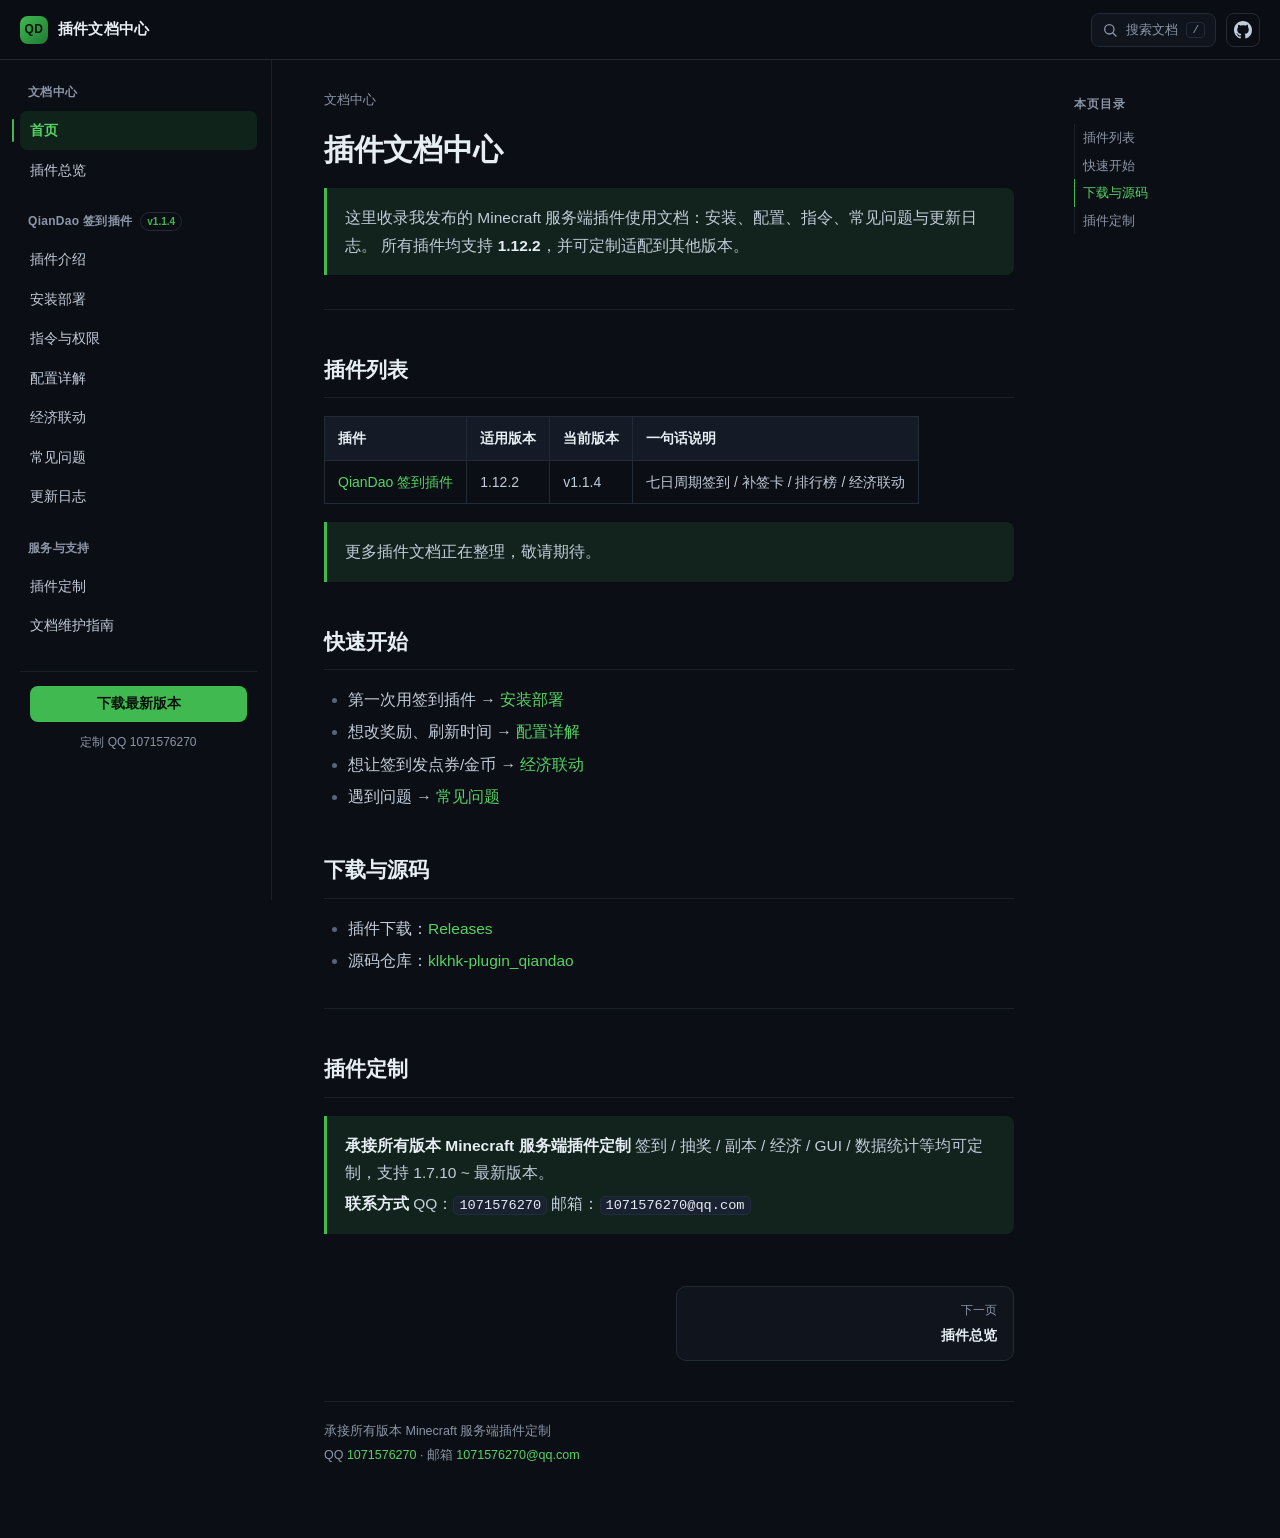
==== docs/index.html @ 8c79db89 "feat(docs): 新增 GitHub Pages 文档站 - docs-src/ 存放 Markdown 源文件与站点配置 - tools/build_wiki.py 生成静态站（侧边栏/目录/" ====
<!DOCTYPE html>
<html lang="zh-CN" data-root="">
<head>
<meta charset="utf-8">
<meta name="viewport" content="width=device-width, initial-scale=1">
<title>首页 · 插件文档中心</title>
<meta name="description" content="插件文档中心首页">
<link rel="icon" href="data:image/svg+xml,%3Csvg xmlns='http://www.w3.org/2000/svg' viewBox='0 0 32 32'%3E%3Crect width='32' height='32' rx='7' fill='%230d1117'/%3E%3Cpath d='M9 8h9a5 5 0 0 1 0 10H9z' fill='none' stroke='%233fb950' stroke-width='2.6' stroke-linejoin='round'/%3E%3Cpath d='M9 18h11a5 5 0 0 1 0 10H9z' fill='none' stroke='%23e3b341' stroke-width='2.6' stroke-linejoin='round'/%3E%3C/svg%3E">
<link rel="stylesheet" href="assets/style.css">
</head>
<body>
<header class="topbar">
  <button class="menu-btn" id="menuBtn" aria-label="菜单">
    <svg viewBox="0 0 24 24" width="20" height="20" aria-hidden="true"><path d="M4 7h16M4 12h16M4 17h16" stroke="currentColor" stroke-width="2" stroke-linecap="round"/></svg>
  </button>
  <a class="brand" href="index.html">
    <span class="brand-mark">QD</span>
    <span class="brand-text">插件文档中心</span>
  </a>
  <div class="topbar-right">
    <button class="search-btn" id="searchBtn" type="button">
      <svg viewBox="0 0 24 24" width="16" height="16" aria-hidden="true"><circle cx="11" cy="11" r="7" fill="none" stroke="currentColor" stroke-width="2"/><path d="M16.5 16.5 21 21" stroke="currentColor" stroke-width="2" stroke-linecap="round"/></svg>
      <span>搜索文档</span>
      <kbd>/</kbd>
    </button>
    <a class="gh-link" href="https://github.com/zhaobuobuo114/klkhk-plugin_qiandao" target="_blank" rel="noopener" aria-label="GitHub 仓库">
      <svg viewBox="0 0 16 16" width="18" height="18" aria-hidden="true"><path fill="currentColor" d="M8 0C3.58 0 0 3.58 0 8c0 3.54 2.29 6.53 5.47 7.59.4.07.55-.17.55-.38 0-.19-.01-.82-.01-1.49-2.01.37-2.53-.49-2.69-.94-.09-.23-.48-.94-.82-1.13-.28-.15-.68-.52-.01-.53.63-.01 1.08.58 1.23.82.72 1.21 1.87.87 2.33.66.07-.52.28-.87.51-1.07-1.78-.2-3.64-.89-3.64-3.95 0-.87.31-1.59.82-2.15-.08-.2-.36-1.02.08-2.12 0 0 .67-.21 2.2.82.64-.18 1.32-.27 2-.27s1.36.09 2 .27c1.53-1.04 2.2-.82 2.2-.82.44 1.1.16 1.92.08 2.12.51.56.82 1.27.82 2.15 0 3.07-1.87 3.75-3.65 3.95.29.25.54.73.54 1.48 0 1.07-.01 1.93-.01 2.2 0 .21.15.46.55.38A8.01 8.01 0 0 0 16 8c0-4.42-3.58-8-8-8z"/></svg>
    </a>
  </div>
</header>
<div class="scrim" id="scrim"></div>
<div class="layout">
  <aside class="sidebar" id="sidebar">
    <nav class="nav"><div class="nav-group">
<div class="nav-title">文档中心</div>
<ul class="nav-items">
<li><a class="nav-link is-active" href="index.html">首页</a></li>
<li><a class="nav-link" href="plugins.html">插件总览</a></li>
</ul></div>
<div class="nav-group">
<div class="nav-title">QianDao 签到插件<span class="nav-badge">v1.1.4</span></div>
<ul class="nav-items">
<li><a class="nav-link" href="qiantao/index.html">插件介绍</a></li>
<li><a class="nav-link" href="qiantao/install.html">安装部署</a></li>
<li><a class="nav-link" href="qiantao/commands.html">指令与权限</a></li>
<li><a class="nav-link" href="qiantao/config.html">配置详解</a></li>
<li><a class="nav-link" href="qiantao/economy.html">经济联动</a></li>
<li><a class="nav-link" href="qiantao/faq.html">常见问题</a></li>
<li><a class="nav-link" href="qiantao/changelog.html">更新日志</a></li>
</ul></div>
<div class="nav-group">
<div class="nav-title">服务与支持</div>
<ul class="nav-items">
<li><a class="nav-link" href="custom.html">插件定制</a></li>
<li><a class="nav-link" href="maintain.html">文档维护指南</a></li>
</ul></div></nav>
    <div class="sidebar-foot">
      <a class="btn-download" href="https://github.com/zhaobuobuo114/klkhk-plugin_qiandao/releases/latest" target="_blank" rel="noopener">下载最新版本</a>
      <div class="sidebar-contact">定制 QQ 1071576270</div>
    </div>
  </aside>
  <main class="main">
    <div class="crumb"><a href="index.html">文档中心</a></div>
    <article class="markdown"><h1 id="_1">插件文档中心</h1>
<blockquote>
<p>这里收录我发布的 Minecraft 服务端插件使用文档：安装、配置、指令、常见问题与更新日志。
所有插件均支持 <strong>1.12.2</strong>，并可定制适配到其他版本。</p>
</blockquote>
<hr />
<h2 id="_2">插件列表</h2>
<table>
<thead>
<tr>
<th>插件</th>
<th>适用版本</th>
<th>当前版本</th>
<th>一句话说明</th>
</tr>
</thead>
<tbody>
<tr>
<td><a href="qiantao/index.html">QianDao 签到插件</a></td>
<td>1.12.2</td>
<td>v1.1.4</td>
<td>七日周期签到 / 补签卡 / 排行榜 / 经济联动</td>
</tr>
</tbody>
</table>
<blockquote>
<p>更多插件文档正在整理，敬请期待。</p>
</blockquote>
<h2 id="_3">快速开始</h2>
<ul>
<li>第一次用签到插件 → <a href="qiantao/install.html">安装部署</a></li>
<li>想改奖励、刷新时间 → <a href="qiantao/config.html">配置详解</a></li>
<li>想让签到发点券/金币 → <a href="qiantao/economy.html">经济联动</a></li>
<li>遇到问题 → <a href="qiantao/faq.html">常见问题</a></li>
</ul>
<h2 id="_4">下载与源码</h2>
<ul>
<li>插件下载：<a target="_blank" rel="noopener" href="https://github.com/zhaobuobuo114/klkhk-plugin_qiandao/releases/latest">Releases</a></li>
<li>源码仓库：<a target="_blank" rel="noopener" href="https://github.com/zhaobuobuo114/klkhk-plugin_qiandao">klkhk-plugin_qiandao</a></li>
</ul>
<hr />
<h2 id="_5">插件定制</h2>
<blockquote>
<p><strong>承接所有版本 Minecraft 服务端插件定制</strong>
签到 / 抽奖 / 副本 / 经济 / GUI / 数据统计等均可定制，支持 1.7.10 ~ 最新版本。</p>
<p><strong>联系方式</strong>
QQ：<code>1071576270</code>
邮箱：<code>1071576270@qq.com</code></p>
</blockquote></article>
    <nav class="pager"><a class="pager-next" href="plugins.html"><span>下一页</span><strong>插件总览</strong></a></nav>
    <footer class="pagefoot">
      <div>承接所有版本 Minecraft 服务端插件定制</div>
      <div>QQ <a href="https://wpa.qq.com/msgrd?v=3&uin=1071576270&site=qq&menu=yes" target="_blank" rel="noopener">1071576270</a> · 邮箱 <a href="mailto:1071576270@qq.com">1071576270@qq.com</a></div>
    </footer>
  </main>
  <aside class="toc" id="toc">
    <div class="toc-title">本页目录</div>
    <ul class="toc-list"><li><a href="#_2">插件列表</a></li><li><a href="#_3">快速开始</a></li><li><a href="#_4">下载与源码</a></li><li><a href="#_5">插件定制</a></li></ul>
  </aside>
</div>
<div class="search-modal" id="searchModal" hidden>
  <div class="search-panel">
    <div class="search-head">
      <svg viewBox="0 0 24 24" width="18" height="18" aria-hidden="true"><circle cx="11" cy="11" r="7" fill="none" stroke="currentColor" stroke-width="2"/><path d="M16.5 16.5 21 21" stroke="currentColor" stroke-width="2" stroke-linecap="round"/></svg>
      <input id="searchInput" type="search" placeholder="搜索文档标题、配置项、指令…" autocomplete="off">
      <button id="searchClose" type="button" aria-label="关闭">ESC</button>
    </div>
    <div class="search-results" id="searchResults"></div>
  </div>
</div>
<script src="assets/app.js"></script>
</body>
</html>
---- docs/assets/style.css ----
:root {
  --bg: #0b0e14;
  --bg-soft: #0e131b;
  --panel: #0f141d;
  --panel-2: #141b26;
  --border: #232b38;
  --border-soft: #1a212c;
  --text: #e6edf3;
  --text-2: #c2ccda;
  --muted: #8b96a8;
  --accent: #3fb950;
  --accent-2: #56d364;
  --accent-soft: rgba(63, 185, 80, 0.12);
  --gold: #e3b341;
  --radius: 10px;
  --topbar-h: 60px;
  --sidebar-w: 272px;
  --toc-w: 214px;
  --font: -apple-system, BlinkMacSystemFont, "Segoe UI", "PingFang SC",
    "Hiragino Sans GB", "Microsoft YaHei", "Helvetica Neue", Arial, sans-serif;
  --mono: ui-monospace, SFMono-Regular, "JetBrains Mono", "Cascadia Code",
    Consolas, "Liberation Mono", monospace;
}

* { box-sizing: border-box; }
html { scroll-behavior: smooth; scroll-padding-top: 84px; }

body {
  margin: 0;
  background: var(--bg);
  color: var(--text);
  font-family: var(--font);
  font-size: 15.5px;
  line-height: 1.75;
  -webkit-font-smoothing: antialiased;
}

a { color: var(--accent-2); text-decoration: none; }
a:hover { text-decoration: underline; }

/* topbar */
.topbar {
  position: sticky;
  top: 0;
  z-index: 50;
  height: var(--topbar-h);
  display: flex;
  align-items: center;
  gap: 12px;
  padding: 0 20px;
  background: rgba(11, 14, 20, 0.86);
  backdrop-filter: saturate(160%) blur(12px);
  border-bottom: 1px solid var(--border);
}

.menu-btn {
  display: none;
  align-items: center;
  justify-content: center;
  width: 34px;
  height: 34px;
  border: 1px solid var(--border);
  border-radius: 8px;
  background: transparent;
  color: var(--text-2);
  cursor: pointer;
}

.brand {
  display: flex;
  align-items: center;
  gap: 10px;
  color: var(--text);
  font-weight: 650;
  letter-spacing: 0.2px;
}
.brand:hover { text-decoration: none; }

.brand-mark {
  display: inline-flex;
  align-items: center;
  justify-content: center;
  width: 28px;
  height: 28px;
  border-radius: 8px;
  background: linear-gradient(135deg, var(--accent) 0%, #1f7a33 100%);
  color: #06110a;
  font-size: 12px;
  font-weight: 800;
  letter-spacing: 0.4px;
}
.brand-text { font-size: 15px; }

.topbar-right { margin-left: auto; display: flex; align-items: center; gap: 10px; }

.search-btn {
  display: flex;
  align-items: center;
  gap: 8px;
  height: 34px;
  padding: 0 10px;
  border: 1px solid var(--border);
  border-radius: 8px;
  background: var(--panel);
  color: var(--muted);
  font-size: 13px;
  font-family: inherit;
  cursor: pointer;
  transition: border-color 0.15s, color 0.15s;
}
.search-btn:hover { border-color: #354152; color: var(--text-2); }
.search-btn kbd {
  font-family: var(--mono);
  font-size: 11px;
  padding: 1px 5px;
  border: 1px solid var(--border);
  border-radius: 4px;
  color: var(--muted);
}

.gh-link {
  display: inline-flex;
  align-items: center;
  justify-content: center;
  width: 34px;
  height: 34px;
  border: 1px solid var(--border);
  border-radius: 8px;
  color: var(--text-2);
}
.gh-link:hover { border-color: #354152; }

/* layout */
.layout {
  display: grid;
  grid-template-columns: var(--sidebar-w) minmax(0, 1fr) var(--toc-w);
  align-items: start;
  max-width: 1440px;
  margin: 0 auto;
}

.sidebar {
  position: sticky;
  top: var(--topbar-h);
  height: calc(100vh - var(--topbar-h));
  overflow-y: auto;
  padding: 22px 14px 28px 20px;
  border-right: 1px solid var(--border-soft);
}
.sidebar::-webkit-scrollbar, .toc::-webkit-scrollbar { width: 8px; }
.sidebar::-webkit-scrollbar-thumb, .toc::-webkit-scrollbar-thumb {
  background: #1e2632;
  border-radius: 4px;
}

.nav-group { margin-bottom: 22px; }
.nav-title {
  display: flex;
  align-items: center;
  gap: 8px;
  padding: 0 8px;
  margin-bottom: 8px;
  font-size: 12px;
  font-weight: 700;
  letter-spacing: 0.3px;
  color: var(--muted);
}
.nav-badge {
  padding: 0 6px;
  border: 1px solid var(--border);
  border-radius: 20px;
  font-size: 10px;
  letter-spacing: 0;
  color: var(--accent);
  text-transform: none;
}
.nav-items { list-style: none; margin: 0; padding: 0; }
.nav-link {
  position: relative;
  display: block;
  padding: 7px 10px;
  margin: 1px 0;
  border-radius: 7px;
  color: var(--text-2);
  font-size: 14px;
  transition: background 0.12s, color 0.12s;
}
.nav-link:hover { background: var(--panel-2); color: var(--text); text-decoration: none; }
.nav-link.is-active { background: var(--accent-soft); color: var(--accent-2); font-weight: 600; }
.nav-link.is-active::before {
  content: "";
  position: absolute;
  left: -8px;
  top: 8px;
  bottom: 8px;
  width: 2px;
  border-radius: 2px;
  background: var(--accent);
}

.sidebar-foot {
  margin-top: 26px;
  padding: 14px 10px 0;
  border-top: 1px solid var(--border-soft);
}
.btn-download {
  display: flex;
  align-items: center;
  justify-content: center;
  height: 36px;
  border-radius: 8px;
  background: var(--accent);
  color: #06110a;
  font-size: 13.5px;
  font-weight: 650;
}
.btn-download:hover { background: var(--accent-2); text-decoration: none; }
.sidebar-contact { margin-top: 10px; text-align: center; font-size: 12px; color: var(--muted); }

/* main */
.main { min-width: 0; padding: 30px 52px 70px; }

.crumb {
  display: flex;
  flex-wrap: wrap;
  gap: 6px;
  align-items: center;
  font-size: 12.5px;
  color: var(--muted);
  margin-bottom: 18px;
}
.crumb a { color: var(--muted); }
.crumb .sep { color: #39424f; }
.crumb .cur { color: var(--text-2); }

.markdown { max-width: 820px; }
.markdown > h1 {
  margin: 0 0 18px;
  font-size: 30px;
  line-height: 1.35;
  letter-spacing: -0.3px;
  font-weight: 700;
}
.markdown h2 {
  margin: 42px 0 16px;
  padding-bottom: 9px;
  font-size: 21px;
  font-weight: 650;
  border-bottom: 1px solid var(--border-soft);
  scroll-margin-top: 84px;
}
.markdown h3 { margin: 30px 0 12px; font-size: 17px; font-weight: 650; scroll-margin-top: 84px; }
.markdown h4 { margin: 24px 0 10px; font-size: 15.5px; }
.markdown p { margin: 12px 0; color: var(--text-2); }
.markdown ul, .markdown ol { margin: 12px 0; padding-left: 24px; color: var(--text-2); }
.markdown li { margin: 5px 0; }
.markdown li::marker { color: #5a6577; }
.markdown hr { margin: 34px 0; border: 0; height: 1px; background: var(--border-soft); }
.markdown strong { color: var(--text); }

.markdown blockquote {
  margin: 18px 0;
  padding: 12px 18px;
  border-left: 3px solid var(--accent);
  border-radius: 0 8px 8px 0;
  background: var(--accent-soft);
  color: var(--text-2);
}
.markdown blockquote p { margin: 4px 0; }

.markdown p, .markdown li, .markdown td, .markdown blockquote { overflow-wrap: break-word; }

.markdown code {
  font-family: var(--mono);
  font-size: 0.88em;
  padding: 1px 5px;
  border-radius: 5px;
  background: #1a2130;
  border: 1px solid #232c3c;
  color: #e6edf3;
  white-space: normal;
  overflow-wrap: anywhere;
}
.markdown pre {
  position: relative;
  margin: 16px 0;
  padding: 16px 18px;
  overflow-x: auto;
  border: 1px solid var(--border);
  border-radius: var(--radius);
  background: #090d13;
  line-height: 1.6;
}
.markdown pre code {
  padding: 0;
  border: 0;
  background: none;
  font-size: 13px;
  white-space: pre;
  color: #d7e0ea;
}

.copy-btn {
  position: absolute;
  top: 8px;
  right: 8px;
  padding: 3px 9px;
  border: 1px solid var(--border);
  border-radius: 6px;
  background: var(--panel-2);
  color: var(--muted);
  font-size: 11.5px;
  font-family: var(--font);
  cursor: pointer;
  opacity: 0;
  transition: opacity 0.15s, color 0.15s;
}
.markdown pre:hover .copy-btn { opacity: 1; }
.copy-btn:hover { color: var(--text); }
.copy-btn.is-done { color: var(--accent-2); border-color: var(--accent); }

.markdown table {
  width: 100%;
  margin: 18px 0;
  border-collapse: collapse;
  font-size: 14px;
  display: block;
  overflow-x: auto;
}
.markdown table thead { background: var(--panel-2); }
.markdown table th, .markdown table td {
  padding: 9px 13px;
  border: 1px solid var(--border);
  text-align: left;
  vertical-align: top;
}
.markdown table th { font-weight: 650; color: var(--text); white-space: nowrap; }
.markdown table td { color: var(--text-2); }
.markdown table tbody tr:nth-child(2n) { background: rgba(255, 255, 255, 0.015); }

/* toc */
.toc {
  position: sticky;
  top: var(--topbar-h);
  max-height: calc(100vh - var(--topbar-h));
  overflow-y: auto;
  padding: 34px 18px 30px 8px;
  font-size: 13px;
}
.toc-title {
  font-size: 11.5px;
  font-weight: 700;
  letter-spacing: 0.9px;
  text-transform: uppercase;
  color: var(--muted);
  margin-bottom: 10px;
}
.toc-list, .toc-sub { list-style: none; margin: 0; padding: 0; }
.toc-sub { padding-left: 12px; }
.toc-list a {
  display: block;
  padding: 4px 8px;
  border-left: 1px solid var(--border-soft);
  color: var(--muted);
  line-height: 1.5;
}
.toc-list a:hover { color: var(--text-2); text-decoration: none; }
.toc-list a.is-active { color: var(--accent-2); border-left-color: var(--accent); }
.toc-empty { color: #4b5566; font-size: 12.5px; }

/* pager + footer */
.pager {
  display: grid;
  grid-template-columns: 1fr 1fr;
  gap: 14px;
  max-width: 820px;
  margin: 52px 0 0;
}
.pager a {
  display: flex;
  flex-direction: column;
  gap: 3px;
  padding: 13px 16px;
  border: 1px solid var(--border);
  border-radius: var(--radius);
  background: var(--panel);
  color: var(--text-2);
}
.pager a:hover { border-color: #3a4759; text-decoration: none; }
.pager span { font-size: 11.5px; color: var(--muted); }
.pager strong { font-size: 14px; font-weight: 600; color: var(--text); }
.pager-next { text-align: right; grid-column: 2; }
.pager-prev { grid-column: 1; }

.pagefoot {
  max-width: 820px;
  margin-top: 40px;
  padding-top: 18px;
  border-top: 1px solid var(--border-soft);
  font-size: 12.5px;
  color: var(--muted);
  line-height: 1.9;
}

/* search */
.search-modal {
  position: fixed;
  inset: 0;
  z-index: 100;
  display: flex;
  align-items: flex-start;
  justify-content: center;
  padding: 10vh 16px;
  background: rgba(3, 6, 10, 0.72);
  backdrop-filter: blur(4px);
}
.search-modal[hidden] { display: none; }
.search-panel {
  width: 100%;
  max-width: 640px;
  border: 1px solid #2b3648;
  border-radius: 12px;
  background: var(--bg-soft);
  box-shadow: 0 24px 70px rgba(0, 0, 0, 0.55);
  overflow: hidden;
}
.search-head {
  display: flex;
  align-items: center;
  gap: 10px;
  padding: 12px 14px;
  border-bottom: 1px solid var(--border);
  color: var(--muted);
}
.search-head input {
  flex: 1;
  border: 0;
  outline: 0;
  background: transparent;
  color: var(--text);
  font-size: 15px;
  font-family: inherit;
}
.search-head input::placeholder { color: #5c6779; }
.search-head button {
  border: 1px solid var(--border);
  border-radius: 5px;
  background: var(--panel-2);
  color: var(--muted);
  font-size: 11px;
  padding: 2px 6px;
  cursor: pointer;
}
.search-results { max-height: 58vh; overflow-y: auto; padding: 8px; }
.search-item { display: block; padding: 10px 12px; border-radius: 8px; color: var(--text-2); }
.search-item:hover, .search-item.is-cursor { background: var(--panel-2); text-decoration: none; }
.search-item b { color: var(--text); font-weight: 600; }
.search-item em {
  font-style: normal;
  color: var(--accent-2);
  background: var(--accent-soft);
  border-radius: 3px;
  padding: 0 2px;
}
.search-item .s-group { font-size: 11px; color: var(--muted); margin-left: 8px; }
.search-item .s-snippet {
  display: block;
  margin-top: 3px;
  font-size: 12.5px;
  color: var(--muted);
  overflow: hidden;
  text-overflow: ellipsis;
  white-space: nowrap;
}
.search-empty { padding: 22px; text-align: center; color: var(--muted); font-size: 13.5px; }

/* responsive */
.scrim { display: none; }

@media (max-width: 1180px) {
  .layout { grid-template-columns: var(--sidebar-w) minmax(0, 1fr); }
  .toc { display: none; }
}

@media (max-width: 900px) {
  .layout { grid-template-columns: minmax(0, 1fr); }
  .menu-btn { display: inline-flex; }
  .search-btn span, .search-btn kbd { display: none; }
  .search-btn { width: 34px; justify-content: center; padding: 0; }

  .sidebar {
    position: fixed;
    top: var(--topbar-h);
    left: 0;
    z-index: 60;
    width: 280px;
    background: var(--panel);
    border-right: 1px solid var(--border);
    transform: translateX(-102%);
    transition: transform 0.2s ease;
  }
  body.nav-open .sidebar { transform: translateX(0); }
  body.nav-open .scrim {
    display: block;
    position: fixed;
    inset: var(--topbar-h) 0 0;
    z-index: 55;
    background: rgba(0, 0, 0, 0.45);
  }

  .main { padding: 22px 20px 60px; }
  .markdown > h1 { font-size: 25px; }
  .markdown h2 { font-size: 19px; }
  .pager { grid-template-columns: 1fr; }
  .pager-next, .pager-prev { grid-column: 1; text-align: left; }
}
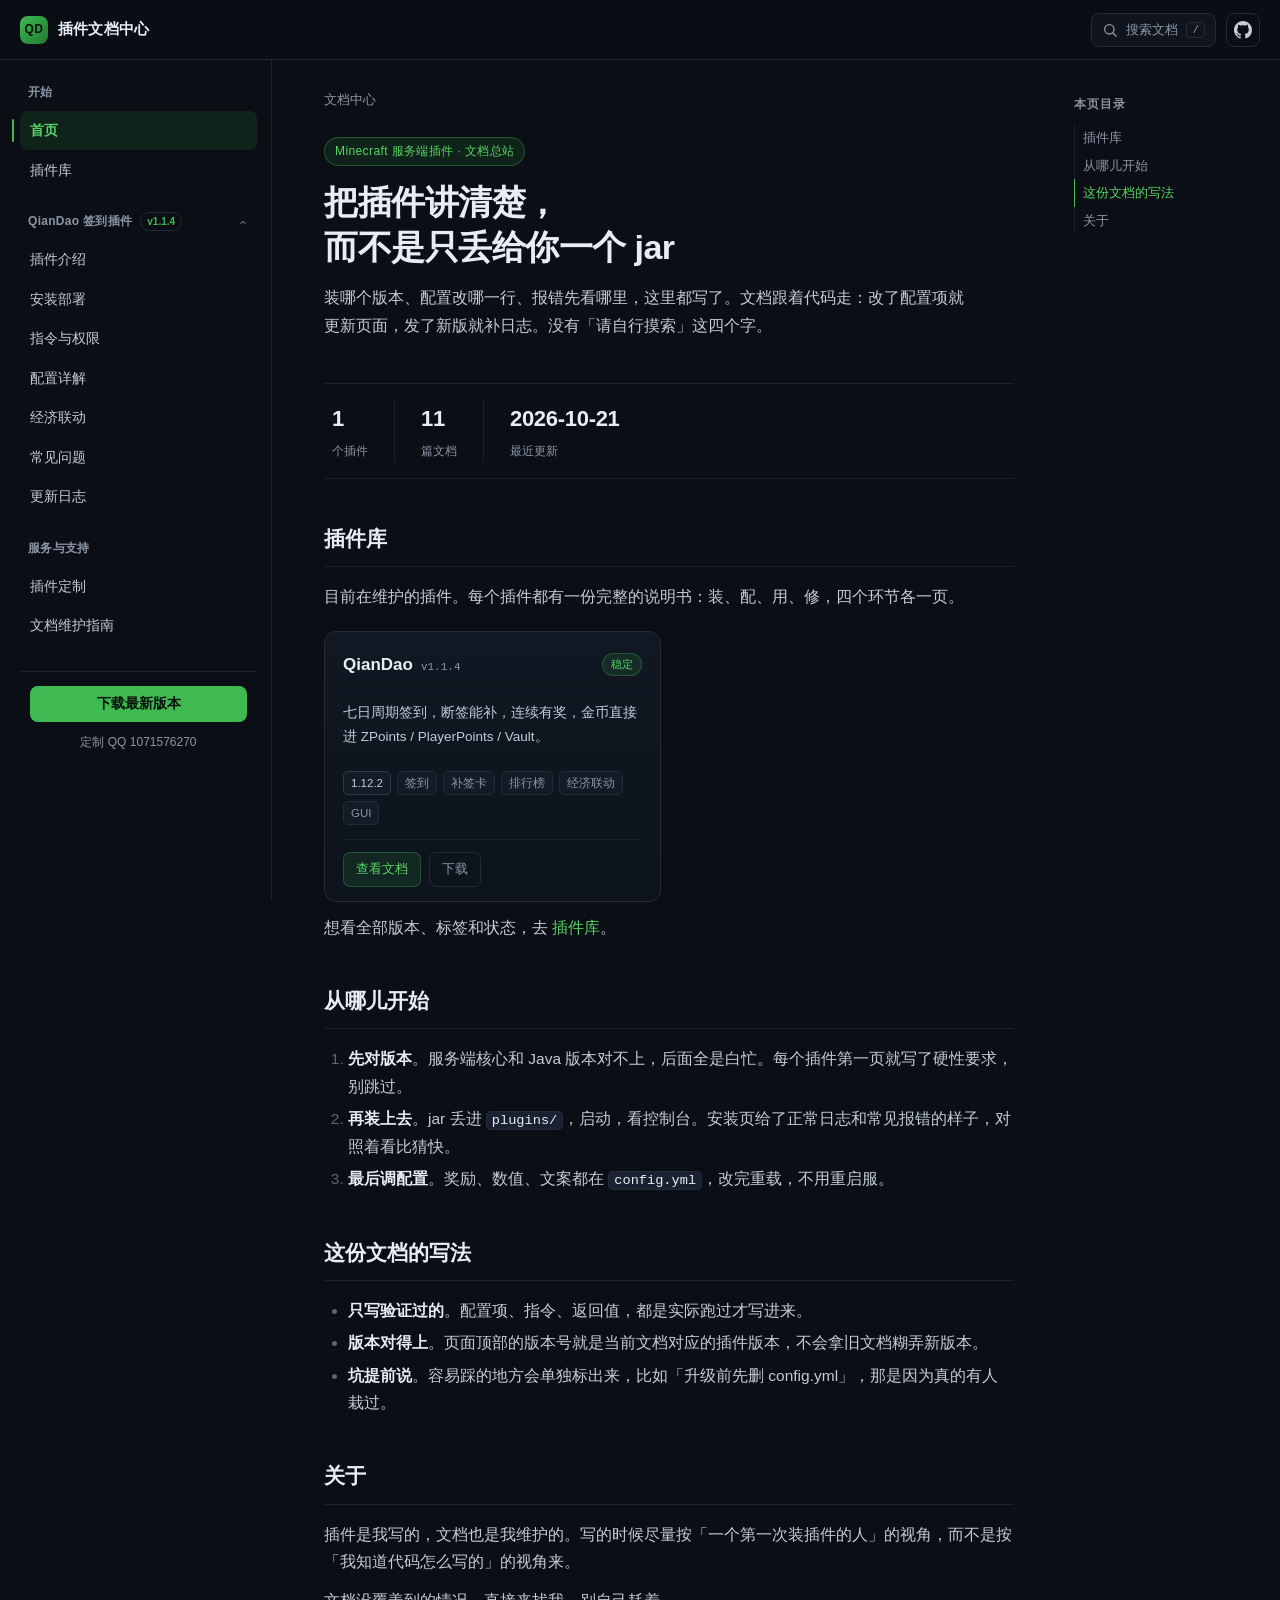
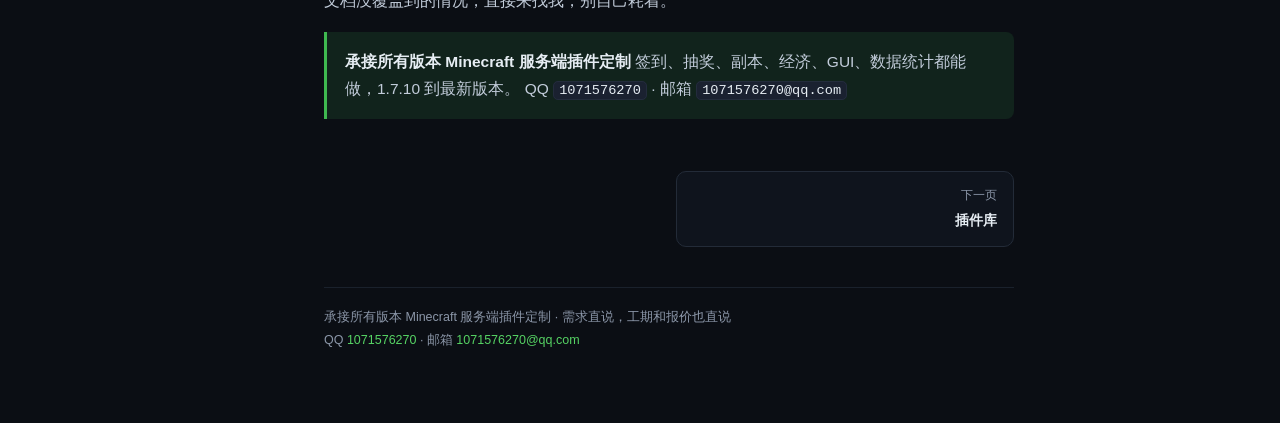
==== commit eeac33d7: "feat(docs): 改版为多插件总站 - 首页改为总站入口：hero、统计、插件卡片网格、阅读路径 - 新增 plugins 数据源，首页与插件库卡片自动生成 - 侧边栏插件分组可折叠，支持多插件" ====
--- a/docs/index.html
+++ b/docs/index.html
@@ -4,7 +4,7 @@
 <meta charset="utf-8">
 <meta name="viewport" content="width=device-width, initial-scale=1">
 <title>首页 · 插件文档中心</title>
-<meta name="description" content="插件文档中心首页">
+<meta name="description" content="插件文档总站">
 <link rel="icon" href="data:image/svg+xml,%3Csvg xmlns='http://www.w3.org/2000/svg' viewBox='0 0 32 32'%3E%3Crect width='32' height='32' rx='7' fill='%230d1117'/%3E%3Cpath d='M9 8h9a5 5 0 0 1 0 10H9z' fill='none' stroke='%233fb950' stroke-width='2.6' stroke-linejoin='round'/%3E%3Cpath d='M9 18h11a5 5 0 0 1 0 10H9z' fill='none' stroke='%23e3b341' stroke-width='2.6' stroke-linejoin='round'/%3E%3C/svg%3E">
 <link rel="stylesheet" href="assets/style.css">
 </head>
@@ -32,13 +32,14 @@
 <div class="layout">
   <aside class="sidebar" id="sidebar">
     <nav class="nav"><div class="nav-group">
-<div class="nav-title">文档中心</div>
+<div class="nav-title">开始</div>
 <ul class="nav-items">
 <li><a class="nav-link is-active" href="index.html">首页</a></li>
-<li><a class="nav-link" href="plugins.html">插件总览</a></li>
-</ul></div>
-<div class="nav-group">
-<div class="nav-title">QianDao 签到插件<span class="nav-badge">v1.1.4</span></div>
+<li><a class="nav-link" href="plugins.html">插件库</a></li>
+</ul>
+</div>
+<details class="nav-group nav-collapse" open>
+<summary class="nav-title">QianDao 签到插件<span class="nav-badge">v1.1.4</span><svg class="nav-chevron" viewBox="0 0 16 16" width="12" height="12" aria-hidden="true"><path d="M5 6l3 3 3-3" fill="none" stroke="currentColor" stroke-width="1.6" stroke-linecap="round" stroke-linejoin="round"/></svg></summary>
 <ul class="nav-items">
 <li><a class="nav-link" href="qiantao/index.html">插件介绍</a></li>
 <li><a class="nav-link" href="qiantao/install.html">安装部署</a></li>
@@ -47,13 +48,15 @@
 <li><a class="nav-link" href="qiantao/economy.html">经济联动</a></li>
 <li><a class="nav-link" href="qiantao/faq.html">常见问题</a></li>
 <li><a class="nav-link" href="qiantao/changelog.html">更新日志</a></li>
-</ul></div>
+</ul>
+</details>
 <div class="nav-group">
 <div class="nav-title">服务与支持</div>
 <ul class="nav-items">
 <li><a class="nav-link" href="custom.html">插件定制</a></li>
 <li><a class="nav-link" href="maintain.html">文档维护指南</a></li>
-</ul></div></nav>
+</ul>
+</div></nav>
     <div class="sidebar-foot">
       <a class="btn-download" href="https://github.com/zhaobuobuo114/klkhk-plugin_qiandao/releases/latest" target="_blank" rel="noopener">下载最新版本</a>
       <div class="sidebar-contact">定制 QQ 1071576270</div>
@@ -61,64 +64,48 @@
   </aside>
   <main class="main">
     <div class="crumb"><a href="index.html">文档中心</a></div>
-    <article class="markdown"><h1 id="_1">插件文档中心</h1>
-<blockquote>
-<p>这里收录我发布的 Minecraft 服务端插件使用文档：安装、配置、指令、常见问题与更新日志。
-所有插件均支持 <strong>1.12.2</strong>，并可定制适配到其他版本。</p>
-</blockquote>
-<hr />
-<h2 id="_2">插件列表</h2>
-<table>
-<thead>
-<tr>
-<th>插件</th>
-<th>适用版本</th>
-<th>当前版本</th>
-<th>一句话说明</th>
-</tr>
-</thead>
-<tbody>
-<tr>
-<td><a href="qiantao/index.html">QianDao 签到插件</a></td>
-<td>1.12.2</td>
-<td>v1.1.4</td>
-<td>七日周期签到 / 补签卡 / 排行榜 / 经济联动</td>
-</tr>
-</tbody>
-</table>
-<blockquote>
-<p>更多插件文档正在整理，敬请期待。</p>
-</blockquote>
-<h2 id="_3">快速开始</h2>
+    <article class="markdown"><section class="hero">
+<div class="hero-tag">Minecraft 服务端插件 · 文档总站</div>
+<h1>把插件讲清楚，<br>而不是只丢给你一个 jar</h1>
+<p class="hero-sub">装哪个版本、配置改哪一行、报错先看哪里，这里都写了。文档跟着代码走：改了配置项就更新页面，发了新版就补日志。没有「请自行摸索」这四个字。</p>
+</section>
+
+<div class="stat-row"><div class="stat"><b>1</b><span>个插件</span></div><div class="stat"><b>11</b><span>篇文档</span></div><div class="stat"><b>2026-10-21</b><span>最近更新</span></div></div>
+
+<h2 id="_1">插件库</h2>
+<p>目前在维护的插件。每个插件都有一份完整的说明书：装、配、用、修，四个环节各一页。</p>
+<div class="plugin-grid"><article class="plugin-card" data-text="qiandao qiandao 签到插件 七日周期签到，断签能补，连续有奖，金币直接进 zpoints / playerpoints / vault。 签到 补签卡 排行榜 经济联动 gui"><div class="pc-top"><div class="pc-name">QianDao<span class="pc-ver">v1.1.4</span></div><span class="pc-status is-stable">稳定</span></div><p class="pc-desc">七日周期签到，断签能补，连续有奖，金币直接进 ZPoints / PlayerPoints / Vault。</p><div class="pc-tags"><span class="pc-tag pc-tag-mc">1.12.2</span><span class="pc-tag">签到</span><span class="pc-tag">补签卡</span><span class="pc-tag">排行榜</span><span class="pc-tag">经济联动</span><span class="pc-tag">GUI</span></div><div class="pc-actions"><a class="pc-btn" href="qiantao/index.html">查看文档</a><a class="pc-btn pc-btn-ghost" href="https://github.com/zhaobuobuo114/klkhk-plugin_qiandao/releases/latest" target="_blank" rel="noopener">下载</a></div></article></div>
+
+<p>想看全部版本、标签和状态，去 <a href="plugins.html">插件库</a>。</p>
+<h2 id="_2">从哪儿开始</h2>
+<ol>
+<li><strong>先对版本</strong>。服务端核心和 Java 版本对不上，后面全是白忙。每个插件第一页就写了硬性要求，别跳过。</li>
+<li><strong>再装上去</strong>。jar 丢进 <code>plugins/</code>，启动，看控制台。安装页给了正常日志和常见报错的样子，对照着看比猜快。</li>
+<li><strong>最后调配置</strong>。奖励、数值、文案都在 <code>config.yml</code>，改完重载，不用重启服。</li>
+</ol>
+<h2 id="_3">这份文档的写法</h2>
 <ul>
-<li>第一次用签到插件 → <a href="qiantao/install.html">安装部署</a></li>
-<li>想改奖励、刷新时间 → <a href="qiantao/config.html">配置详解</a></li>
-<li>想让签到发点券/金币 → <a href="qiantao/economy.html">经济联动</a></li>
-<li>遇到问题 → <a href="qiantao/faq.html">常见问题</a></li>
+<li><strong>只写验证过的</strong>。配置项、指令、返回值，都是实际跑过才写进来。</li>
+<li><strong>版本对得上</strong>。页面顶部的版本号就是当前文档对应的插件版本，不会拿旧文档糊弄新版本。</li>
+<li><strong>坑提前说</strong>。容易踩的地方会单独标出来，比如「升级前先删 config.yml」，那是因为真的有人栽过。</li>
 </ul>
-<h2 id="_4">下载与源码</h2>
-<ul>
-<li>插件下载：<a target="_blank" rel="noopener" href="https://github.com/zhaobuobuo114/klkhk-plugin_qiandao/releases/latest">Releases</a></li>
-<li>源码仓库：<a target="_blank" rel="noopener" href="https://github.com/zhaobuobuo114/klkhk-plugin_qiandao">klkhk-plugin_qiandao</a></li>
-</ul>
-<hr />
-<h2 id="_5">插件定制</h2>
+<h2 id="_4">关于</h2>
+<p>插件是我写的，文档也是我维护的。写的时候尽量按「一个第一次装插件的人」的视角，而不是按「我知道代码怎么写的」的视角来。</p>
+<p>文档没覆盖到的情况，直接来找我，别自己耗着。</p>
 <blockquote>
 <p><strong>承接所有版本 Minecraft 服务端插件定制</strong>
-签到 / 抽奖 / 副本 / 经济 / GUI / 数据统计等均可定制，支持 1.7.10 ~ 最新版本。</p>
-<p><strong>联系方式</strong>
-QQ：<code>1071576270</code>
-邮箱：<code>1071576270@qq.com</code></p>
+签到、抽奖、副本、经济、GUI、数据统计都能做，1.7.10 到最新版本。
+QQ <code>1071576270</code> · 邮箱 <code>1071576270@qq.com</code></p>
 </blockquote></article>
-    <nav class="pager"><a class="pager-next" href="plugins.html"><span>下一页</span><strong>插件总览</strong></a></nav>
+    <nav class="pager"><a class="pager-next" href="plugins.html"><span>下一页</span><strong>插件库</strong></a></nav>
     <footer class="pagefoot">
-      <div>承接所有版本 Minecraft 服务端插件定制</div>
+      <div>承接所有版本 Minecraft 服务端插件定制 · 需求直说，工期和报价也直说</div>
       <div>QQ <a href="https://wpa.qq.com/msgrd?v=3&uin=1071576270&site=qq&menu=yes" target="_blank" rel="noopener">1071576270</a> · 邮箱 <a href="mailto:1071576270@qq.com">1071576270@qq.com</a></div>
     </footer>
   </main>
   <aside class="toc" id="toc">
     <div class="toc-title">本页目录</div>
-    <ul class="toc-list"><li><a href="#_2">插件列表</a></li><li><a href="#_3">快速开始</a></li><li><a href="#_4">下载与源码</a></li><li><a href="#_5">插件定制</a></li></ul>
+    <ul class="toc-list"><li><a href="#_1">插件库</a></li><li><a href="#_2">从哪儿开始</a></li><li><a href="#_3">这份文档的写法</a></li><li><a href="#_4">关于</a></li></ul>
   </aside>
 </div>
 <div class="search-modal" id="searchModal" hidden>
--- a/docs/assets/style.css
+++ b/docs/assets/style.css
@@ -514,3 +514,198 @@
   .pager { grid-template-columns: 1fr; }
   .pager-next, .pager-prev { grid-column: 1; text-align: left; }
 }
+
+/* ---------- collapsible nav ---------- */
+.nav-collapse { margin-bottom: 22px; }
+.nav-collapse > summary {
+  list-style: none;
+  cursor: pointer;
+  user-select: none;
+  margin-bottom: 8px;
+}
+.nav-collapse > summary::-webkit-details-marker { display: none; }
+.nav-collapse > summary::marker { content: ""; }
+.nav-chevron { margin-left: auto; opacity: 0.55; transition: transform 0.15s ease; }
+.nav-collapse[open] .nav-chevron { transform: rotate(180deg); }
+.nav-collapse:not([open]) > summary:hover { color: var(--text-2); }
+
+/* ---------- hero ---------- */
+.hero { padding: 6px 0 26px; }
+.hero-tag {
+  display: inline-flex;
+  align-items: center;
+  gap: 6px;
+  padding: 3px 10px;
+  margin-bottom: 14px;
+  border: 1px solid rgba(63, 185, 80, 0.35);
+  border-radius: 999px;
+  background: var(--accent-soft);
+  color: var(--accent-2);
+  font-size: 12px;
+  letter-spacing: 0.4px;
+}
+.hero h1 {
+  margin: 0 0 14px;
+  font-size: 34px;
+  line-height: 1.32;
+  letter-spacing: -0.5px;
+}
+.hero-sub {
+  margin: 0;
+  max-width: 640px;
+  color: var(--muted);
+  font-size: 16px;
+  line-height: 1.8;
+}
+
+/* ---------- stats ---------- */
+.stat-row {
+  display: flex;
+  flex-wrap: wrap;
+  gap: 0;
+  margin: 4px 0 8px;
+  padding: 16px 4px;
+  border-top: 1px solid var(--border-soft);
+  border-bottom: 1px solid var(--border-soft);
+}
+.stat {
+  display: flex;
+  flex-direction: column;
+  gap: 2px;
+  padding: 0 26px;
+  border-left: 1px solid var(--border-soft);
+}
+.stat:first-child { padding-left: 4px; border-left: 0; }
+.stat b { font-size: 22px; font-weight: 700; letter-spacing: -0.3px; color: var(--text); }
+.stat span { font-size: 12px; color: var(--muted); }
+
+/* ---------- plugin cards ---------- */
+.plugin-grid {
+  display: grid;
+  grid-template-columns: repeat(auto-fill, minmax(258px, 1fr));
+  gap: 16px;
+  margin: 20px 0 12px;
+}
+.plugin-card {
+  display: flex;
+  flex-direction: column;
+  gap: 10px;
+  padding: 18px 18px 14px;
+  border: 1px solid var(--border);
+  border-radius: 12px;
+  background: linear-gradient(180deg, #111823 0%, #0d131c 100%);
+  transition: border-color 0.15s, transform 0.15s;
+}
+.plugin-card:hover { border-color: #3a4759; transform: translateY(-2px); }
+.pc-top { display: flex; align-items: center; justify-content: space-between; gap: 10px; }
+.pc-name { font-size: 17px; font-weight: 650; color: var(--text); }
+.pc-ver {
+  margin-left: 8px;
+  font-family: var(--mono);
+  font-size: 11px;
+  font-weight: 400;
+  color: var(--muted);
+}
+.pc-status {
+  padding: 1px 8px;
+  border-radius: 999px;
+  font-size: 11px;
+  white-space: nowrap;
+}
+.pc-status.is-stable { color: var(--accent-2); background: var(--accent-soft); border: 1px solid rgba(63,185,80,.3); }
+.pc-status.is-beta { color: var(--gold); background: rgba(227,179,65,.1); border: 1px solid rgba(227,179,65,.3); }
+.pc-status.is-wip { color: var(--muted); background: var(--panel-2); border: 1px solid var(--border); }
+.pc-desc { margin: 0; font-size: 13.5px; line-height: 1.75; color: var(--muted); flex: 1; }
+.pc-tags { display: flex; flex-wrap: wrap; gap: 6px; }
+.pc-tag {
+  padding: 1px 7px;
+  border: 1px solid var(--border);
+  border-radius: 5px;
+  background: var(--panel-2);
+  color: var(--muted);
+  font-size: 11.5px;
+}
+.pc-tag-mc { color: var(--text-2); border-color: #2d3a4c; }
+.pc-actions {
+  display: flex;
+  gap: 8px;
+  margin-top: 4px;
+  padding-top: 12px;
+  border-top: 1px solid var(--border-soft);
+}
+.pc-btn {
+  padding: 5px 12px;
+  border-radius: 7px;
+  background: var(--accent-soft);
+  border: 1px solid rgba(63, 185, 80, 0.3);
+  color: var(--accent-2);
+  font-size: 13px;
+}
+.pc-btn:hover { background: rgba(63, 185, 80, 0.2); text-decoration: none; }
+.pc-btn-ghost { background: transparent; border-color: var(--border); color: var(--muted); }
+.pc-btn-ghost:hover { background: var(--panel-2); color: var(--text-2); }
+.plugin-empty {
+  padding: 30px;
+  border: 1px dashed var(--border);
+  border-radius: 12px;
+  text-align: center;
+  color: var(--muted);
+  font-size: 13.5px;
+}
+
+/* ---------- filter ---------- */
+.plugin-filter {
+  display: flex;
+  align-items: center;
+  gap: 12px;
+  margin: 18px 0 0;
+}
+.plugin-filter input {
+  flex: 1;
+  height: 38px;
+  padding: 0 13px;
+  border: 1px solid var(--border);
+  border-radius: 8px;
+  background: var(--panel);
+  color: var(--text);
+  font-family: inherit;
+  font-size: 14px;
+  outline: none;
+}
+.plugin-filter input:focus { border-color: var(--accent); }
+.plugin-filter input::placeholder { color: #5c6779; }
+.filter-count { font-size: 12.5px; color: var(--muted); white-space: nowrap; }
+
+/* ---------- plugin meta ---------- */
+.meta-bar {
+  display: flex;
+  flex-wrap: wrap;
+  gap: 8px;
+  margin: 4px 0 8px;
+}
+.meta-chip {
+  display: inline-flex;
+  align-items: baseline;
+  gap: 6px;
+  padding: 4px 10px;
+  border: 1px solid var(--border);
+  border-radius: 7px;
+  background: var(--panel);
+  color: var(--text-2);
+  font-size: 12.5px;
+  font-family: var(--mono);
+}
+.meta-chip b {
+  font-family: var(--font);
+  font-weight: 500;
+  font-size: 11.5px;
+  color: var(--muted);
+}
+.meta-chip-link { color: var(--accent-2); border-color: rgba(63,185,80,.3); background: var(--accent-soft); }
+.meta-chip-link:hover { text-decoration: none; background: rgba(63,185,80,.2); }
+
+@media (max-width: 900px) {
+  .hero h1 { font-size: 27px; }
+  .stat { padding: 0 16px; }
+  .stat b { font-size: 19px; }
+}
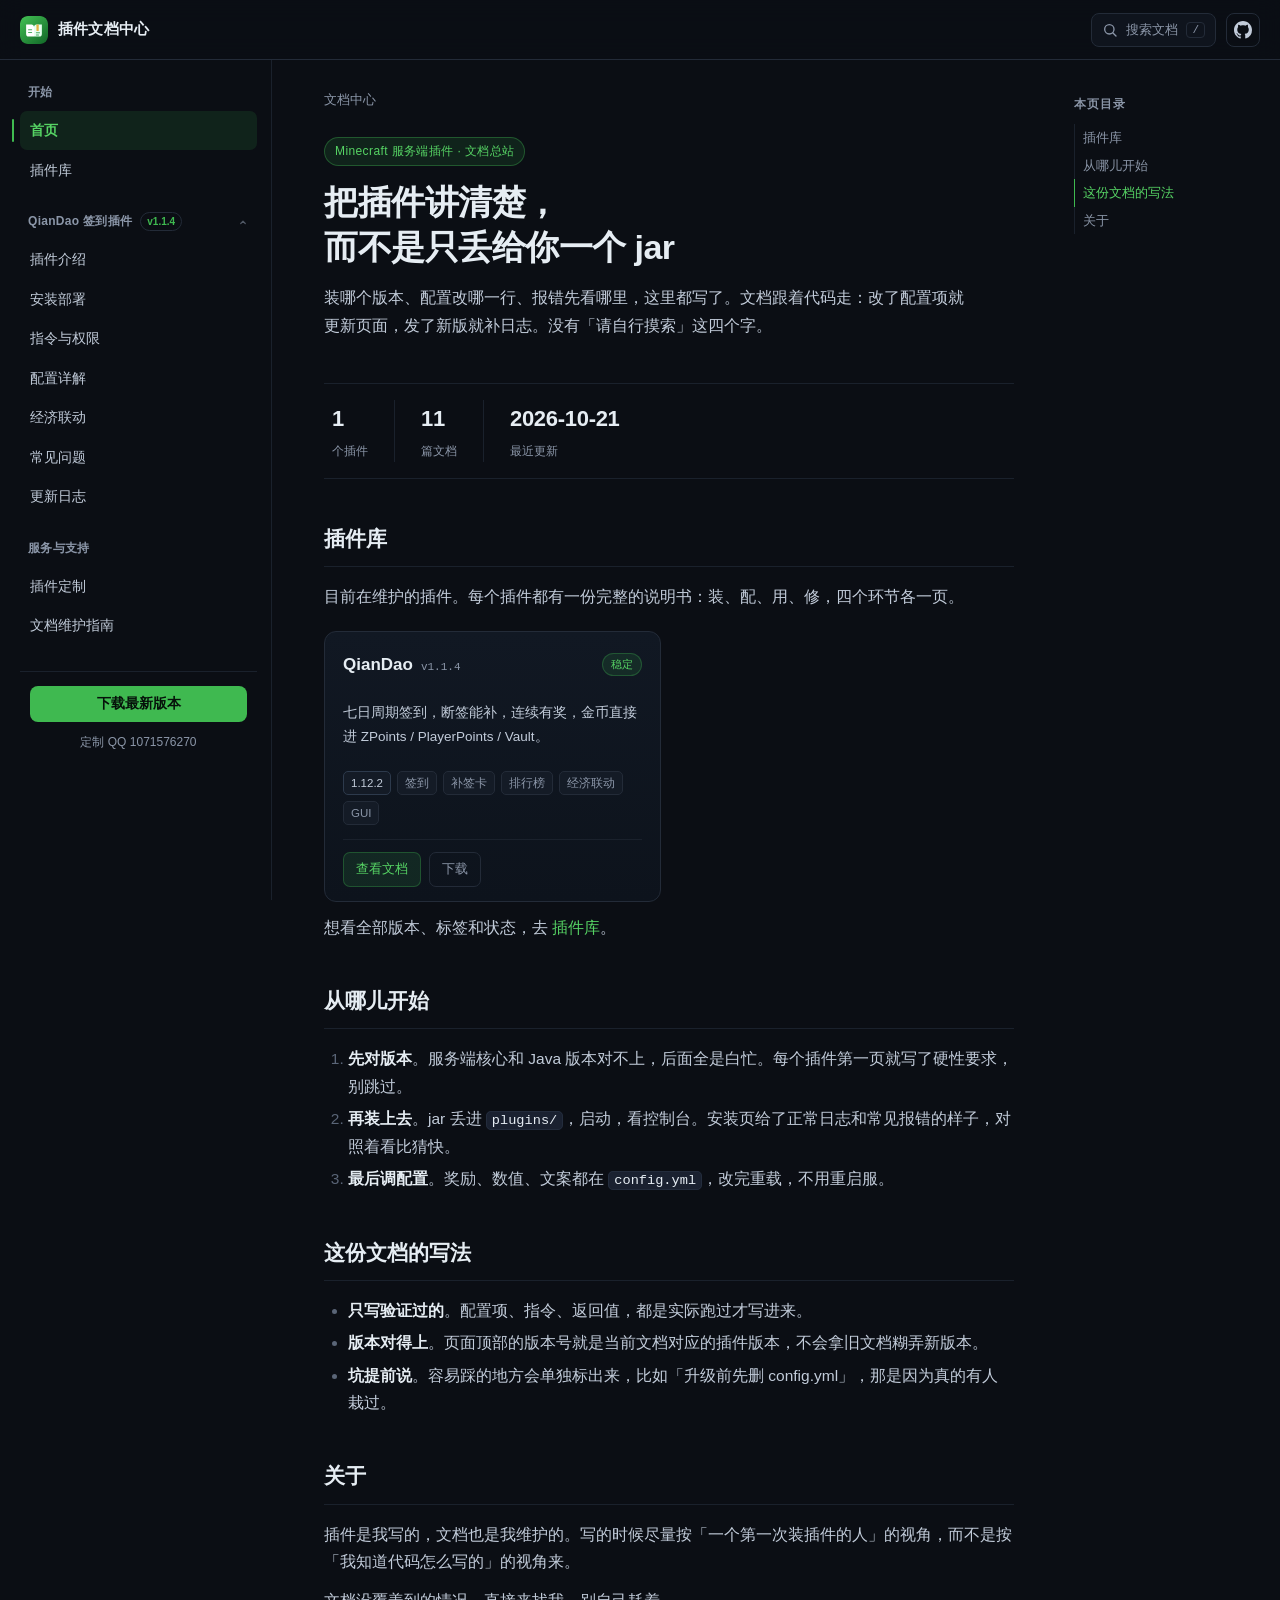
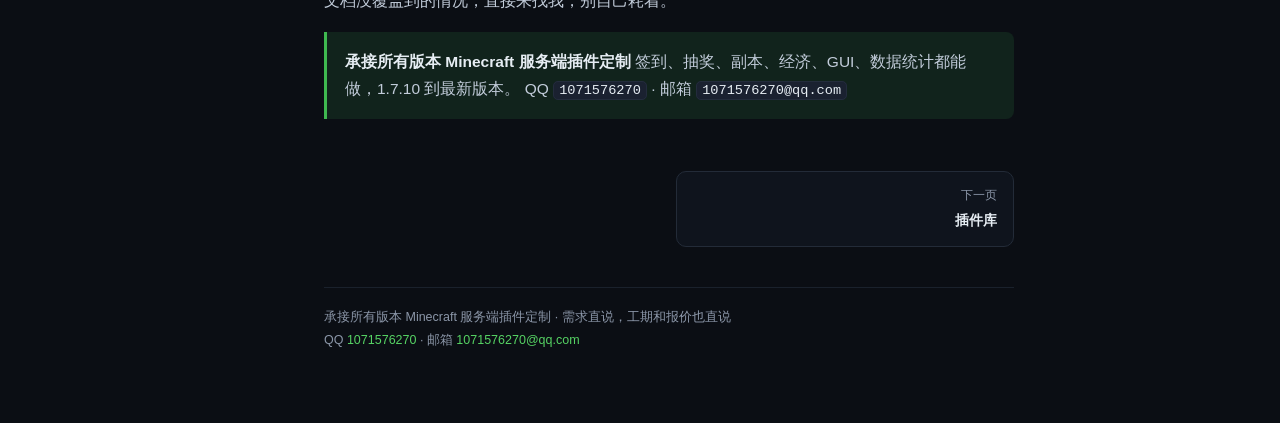
==== commit b8690ed0: "feat(docs): 更换站点图标为文档库标识 - 新增 assets/icon.svg：书本 + 书签，替代原 QD 字母标 - favicon 与顶栏标志统一使用同一份 SVG - 适配 16/" ====
--- a/docs/index.html
+++ b/docs/index.html
@@ -5,7 +5,8 @@
 <meta name="viewport" content="width=device-width, initial-scale=1">
 <title>首页 · 插件文档中心</title>
 <meta name="description" content="插件文档总站">
-<link rel="icon" href="data:image/svg+xml,%3Csvg xmlns='http://www.w3.org/2000/svg' viewBox='0 0 32 32'%3E%3Crect width='32' height='32' rx='7' fill='%230d1117'/%3E%3Cpath d='M9 8h9a5 5 0 0 1 0 10H9z' fill='none' stroke='%233fb950' stroke-width='2.6' stroke-linejoin='round'/%3E%3Cpath d='M9 18h11a5 5 0 0 1 0 10H9z' fill='none' stroke='%23e3b341' stroke-width='2.6' stroke-linejoin='round'/%3E%3C/svg%3E">
+<link rel="icon" type="image/svg+xml" href="assets/icon.svg">
+<link rel="apple-touch-icon" href="assets/icon.svg">
 <link rel="stylesheet" href="assets/style.css">
 </head>
 <body>
@@ -14,7 +15,7 @@
     <svg viewBox="0 0 24 24" width="20" height="20" aria-hidden="true"><path d="M4 7h16M4 12h16M4 17h16" stroke="currentColor" stroke-width="2" stroke-linecap="round"/></svg>
   </button>
   <a class="brand" href="index.html">
-    <span class="brand-mark">QD</span>
+    <img class="brand-mark" src="assets/icon.svg" width="28" height="28" alt="">
     <span class="brand-text">插件文档中心</span>
   </a>
   <div class="topbar-right">
--- a/docs/assets/style.css
+++ b/docs/assets/style.css
@@ -77,17 +77,11 @@
 .brand:hover { text-decoration: none; }
 
 .brand-mark {
-  display: inline-flex;
-  align-items: center;
-  justify-content: center;
+  display: block;
+  flex: none;
   width: 28px;
   height: 28px;
   border-radius: 8px;
-  background: linear-gradient(135deg, var(--accent) 0%, #1f7a33 100%);
-  color: #06110a;
-  font-size: 12px;
-  font-weight: 800;
-  letter-spacing: 0.4px;
 }
 .brand-text { font-size: 15px; }
 
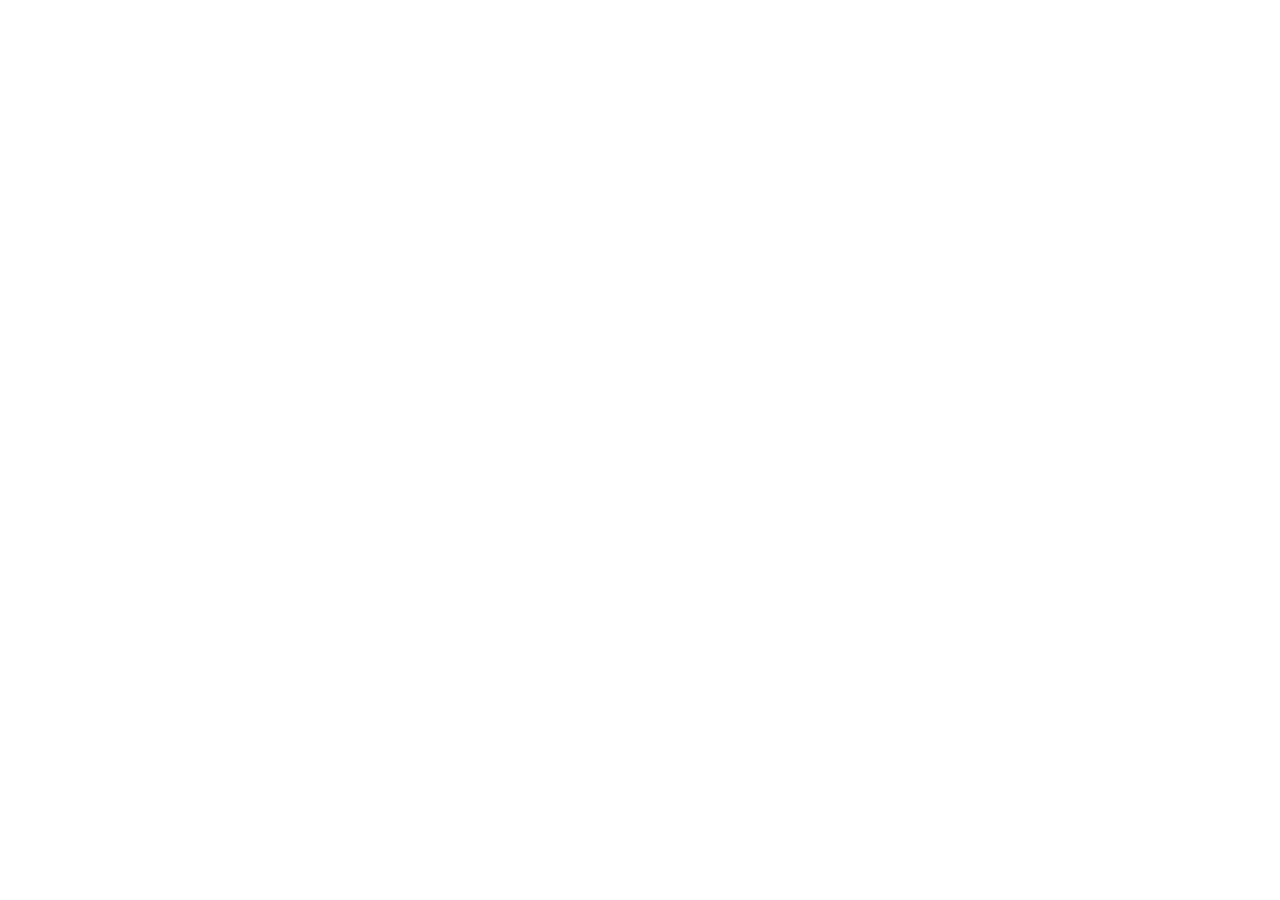
==== commit 561649e8: "chore: 文档迁移至独立仓库 plugin-wiki - 移除本仓库的文档源与构建脚本 - 旧文档地址保留跳转页，指向新的插件文档总站 - README 在线文档入口改为 plugin-wiki" ====
--- a/docs/index.html
+++ b/docs/index.html
@@ -1,124 +1,27 @@
 <!DOCTYPE html>
-<html lang="zh-CN" data-root="">
+<html lang="zh-CN">
 <head>
 <meta charset="utf-8">
 <meta name="viewport" content="width=device-width, initial-scale=1">
-<title>首页 · 插件文档中心</title>
-<meta name="description" content="插件文档总站">
-<link rel="icon" type="image/svg+xml" href="assets/icon.svg">
-<link rel="apple-touch-icon" href="assets/icon.svg">
-<link rel="stylesheet" href="assets/style.css">
+<title>文档已迁移 · 插件文档中心</title>
+<link rel="canonical" href="https://zhaobuobuo114.github.io/plugin-wiki/qiantao/">
+<meta http-equiv="refresh" content="0; url=https://zhaobuobuo114.github.io/plugin-wiki/qiantao/">
+<style>
+  body { margin: 0; min-height: 100vh; display: grid; place-items: center;
+         background: #0b0e14; color: #e6edf3;
+         font-family: -apple-system, "PingFang SC", "Microsoft YaHei", sans-serif; }
+  .box { max-width: 460px; padding: 28px 30px; border: 1px solid #232b38;
+         border-radius: 14px; background: #0f141d; }
+  h1 { margin: 0 0 10px; font-size: 19px; }
+  p { margin: 8px 0; color: #8b96a8; font-size: 14px; line-height: 1.75; }
+  a { color: #56d364; }
+</style>
 </head>
 <body>
-<header class="topbar">
-  <button class="menu-btn" id="menuBtn" aria-label="菜单">
-    <svg viewBox="0 0 24 24" width="20" height="20" aria-hidden="true"><path d="M4 7h16M4 12h16M4 17h16" stroke="currentColor" stroke-width="2" stroke-linecap="round"/></svg>
-  </button>
-  <a class="brand" href="index.html">
-    <img class="brand-mark" src="assets/icon.svg" width="28" height="28" alt="">
-    <span class="brand-text">插件文档中心</span>
-  </a>
-  <div class="topbar-right">
-    <button class="search-btn" id="searchBtn" type="button">
-      <svg viewBox="0 0 24 24" width="16" height="16" aria-hidden="true"><circle cx="11" cy="11" r="7" fill="none" stroke="currentColor" stroke-width="2"/><path d="M16.5 16.5 21 21" stroke="currentColor" stroke-width="2" stroke-linecap="round"/></svg>
-      <span>搜索文档</span>
-      <kbd>/</kbd>
-    </button>
-    <a class="gh-link" href="https://github.com/zhaobuobuo114/klkhk-plugin_qiandao" target="_blank" rel="noopener" aria-label="GitHub 仓库">
-      <svg viewBox="0 0 16 16" width="18" height="18" aria-hidden="true"><path fill="currentColor" d="M8 0C3.58 0 0 3.58 0 8c0 3.54 2.29 6.53 5.47 7.59.4.07.55-.17.55-.38 0-.19-.01-.82-.01-1.49-2.01.37-2.53-.49-2.69-.94-.09-.23-.48-.94-.82-1.13-.28-.15-.68-.52-.01-.53.63-.01 1.08.58 1.23.82.72 1.21 1.87.87 2.33.66.07-.52.28-.87.51-1.07-1.78-.2-3.64-.89-3.64-3.95 0-.87.31-1.59.82-2.15-.08-.2-.36-1.02.08-2.12 0 0 .67-.21 2.2.82.64-.18 1.32-.27 2-.27s1.36.09 2 .27c1.53-1.04 2.2-.82 2.2-.82.44 1.1.16 1.92.08 2.12.51.56.82 1.27.82 2.15 0 3.07-1.87 3.75-3.65 3.95.29.25.54.73.54 1.48 0 1.07-.01 1.93-.01 2.2 0 .21.15.46.55.38A8.01 8.01 0 0 0 16 8c0-4.42-3.58-8-8-8z"/></svg>
-    </a>
+  <div class="box">
+    <h1>文档已迁移</h1>
+    <p>QianDao 的文档现在收在独立的插件文档总站里，正在跳转……</p>
+    <p><a href="https://zhaobuobuo114.github.io/plugin-wiki/qiantao/">https://zhaobuobuo114.github.io/plugin-wiki/qiantao/</a></p>
   </div>
-</header>
-<div class="scrim" id="scrim"></div>
-<div class="layout">
-  <aside class="sidebar" id="sidebar">
-    <nav class="nav"><div class="nav-group">
-<div class="nav-title">开始</div>
-<ul class="nav-items">
-<li><a class="nav-link is-active" href="index.html">首页</a></li>
-<li><a class="nav-link" href="plugins.html">插件库</a></li>
-</ul>
-</div>
-<details class="nav-group nav-collapse" open>
-<summary class="nav-title">QianDao 签到插件<span class="nav-badge">v1.1.4</span><svg class="nav-chevron" viewBox="0 0 16 16" width="12" height="12" aria-hidden="true"><path d="M5 6l3 3 3-3" fill="none" stroke="currentColor" stroke-width="1.6" stroke-linecap="round" stroke-linejoin="round"/></svg></summary>
-<ul class="nav-items">
-<li><a class="nav-link" href="qiantao/index.html">插件介绍</a></li>
-<li><a class="nav-link" href="qiantao/install.html">安装部署</a></li>
-<li><a class="nav-link" href="qiantao/commands.html">指令与权限</a></li>
-<li><a class="nav-link" href="qiantao/config.html">配置详解</a></li>
-<li><a class="nav-link" href="qiantao/economy.html">经济联动</a></li>
-<li><a class="nav-link" href="qiantao/faq.html">常见问题</a></li>
-<li><a class="nav-link" href="qiantao/changelog.html">更新日志</a></li>
-</ul>
-</details>
-<div class="nav-group">
-<div class="nav-title">服务与支持</div>
-<ul class="nav-items">
-<li><a class="nav-link" href="custom.html">插件定制</a></li>
-<li><a class="nav-link" href="maintain.html">文档维护指南</a></li>
-</ul>
-</div></nav>
-    <div class="sidebar-foot">
-      <a class="btn-download" href="https://github.com/zhaobuobuo114/klkhk-plugin_qiandao/releases/latest" target="_blank" rel="noopener">下载最新版本</a>
-      <div class="sidebar-contact">定制 QQ 1071576270</div>
-    </div>
-  </aside>
-  <main class="main">
-    <div class="crumb"><a href="index.html">文档中心</a></div>
-    <article class="markdown"><section class="hero">
-<div class="hero-tag">Minecraft 服务端插件 · 文档总站</div>
-<h1>把插件讲清楚，<br>而不是只丢给你一个 jar</h1>
-<p class="hero-sub">装哪个版本、配置改哪一行、报错先看哪里，这里都写了。文档跟着代码走：改了配置项就更新页面，发了新版就补日志。没有「请自行摸索」这四个字。</p>
-</section>
-
-<div class="stat-row"><div class="stat"><b>1</b><span>个插件</span></div><div class="stat"><b>11</b><span>篇文档</span></div><div class="stat"><b>2026-10-21</b><span>最近更新</span></div></div>
-
-<h2 id="_1">插件库</h2>
-<p>目前在维护的插件。每个插件都有一份完整的说明书：装、配、用、修，四个环节各一页。</p>
-<div class="plugin-grid"><article class="plugin-card" data-text="qiandao qiandao 签到插件 七日周期签到，断签能补，连续有奖，金币直接进 zpoints / playerpoints / vault。 签到 补签卡 排行榜 经济联动 gui"><div class="pc-top"><div class="pc-name">QianDao<span class="pc-ver">v1.1.4</span></div><span class="pc-status is-stable">稳定</span></div><p class="pc-desc">七日周期签到，断签能补，连续有奖，金币直接进 ZPoints / PlayerPoints / Vault。</p><div class="pc-tags"><span class="pc-tag pc-tag-mc">1.12.2</span><span class="pc-tag">签到</span><span class="pc-tag">补签卡</span><span class="pc-tag">排行榜</span><span class="pc-tag">经济联动</span><span class="pc-tag">GUI</span></div><div class="pc-actions"><a class="pc-btn" href="qiantao/index.html">查看文档</a><a class="pc-btn pc-btn-ghost" href="https://github.com/zhaobuobuo114/klkhk-plugin_qiandao/releases/latest" target="_blank" rel="noopener">下载</a></div></article></div>
-
-<p>想看全部版本、标签和状态，去 <a href="plugins.html">插件库</a>。</p>
-<h2 id="_2">从哪儿开始</h2>
-<ol>
-<li><strong>先对版本</strong>。服务端核心和 Java 版本对不上，后面全是白忙。每个插件第一页就写了硬性要求，别跳过。</li>
-<li><strong>再装上去</strong>。jar 丢进 <code>plugins/</code>，启动，看控制台。安装页给了正常日志和常见报错的样子，对照着看比猜快。</li>
-<li><strong>最后调配置</strong>。奖励、数值、文案都在 <code>config.yml</code>，改完重载，不用重启服。</li>
-</ol>
-<h2 id="_3">这份文档的写法</h2>
-<ul>
-<li><strong>只写验证过的</strong>。配置项、指令、返回值，都是实际跑过才写进来。</li>
-<li><strong>版本对得上</strong>。页面顶部的版本号就是当前文档对应的插件版本，不会拿旧文档糊弄新版本。</li>
-<li><strong>坑提前说</strong>。容易踩的地方会单独标出来，比如「升级前先删 config.yml」，那是因为真的有人栽过。</li>
-</ul>
-<h2 id="_4">关于</h2>
-<p>插件是我写的，文档也是我维护的。写的时候尽量按「一个第一次装插件的人」的视角，而不是按「我知道代码怎么写的」的视角来。</p>
-<p>文档没覆盖到的情况，直接来找我，别自己耗着。</p>
-<blockquote>
-<p><strong>承接所有版本 Minecraft 服务端插件定制</strong>
-签到、抽奖、副本、经济、GUI、数据统计都能做，1.7.10 到最新版本。
-QQ <code>1071576270</code> · 邮箱 <code>1071576270@qq.com</code></p>
-</blockquote></article>
-    <nav class="pager"><a class="pager-next" href="plugins.html"><span>下一页</span><strong>插件库</strong></a></nav>
-    <footer class="pagefoot">
-      <div>承接所有版本 Minecraft 服务端插件定制 · 需求直说，工期和报价也直说</div>
-      <div>QQ <a href="https://wpa.qq.com/msgrd?v=3&uin=1071576270&site=qq&menu=yes" target="_blank" rel="noopener">1071576270</a> · 邮箱 <a href="mailto:1071576270@qq.com">1071576270@qq.com</a></div>
-    </footer>
-  </main>
-  <aside class="toc" id="toc">
-    <div class="toc-title">本页目录</div>
-    <ul class="toc-list"><li><a href="#_1">插件库</a></li><li><a href="#_2">从哪儿开始</a></li><li><a href="#_3">这份文档的写法</a></li><li><a href="#_4">关于</a></li></ul>
-  </aside>
-</div>
-<div class="search-modal" id="searchModal" hidden>
-  <div class="search-panel">
-    <div class="search-head">
-      <svg viewBox="0 0 24 24" width="18" height="18" aria-hidden="true"><circle cx="11" cy="11" r="7" fill="none" stroke="currentColor" stroke-width="2"/><path d="M16.5 16.5 21 21" stroke="currentColor" stroke-width="2" stroke-linecap="round"/></svg>
-      <input id="searchInput" type="search" placeholder="搜索文档标题、配置项、指令…" autocomplete="off">
-      <button id="searchClose" type="button" aria-label="关闭">ESC</button>
-    </div>
-    <div class="search-results" id="searchResults"></div>
-  </div>
-</div>
-<script src="assets/app.js"></script>
 </body>
 </html>
